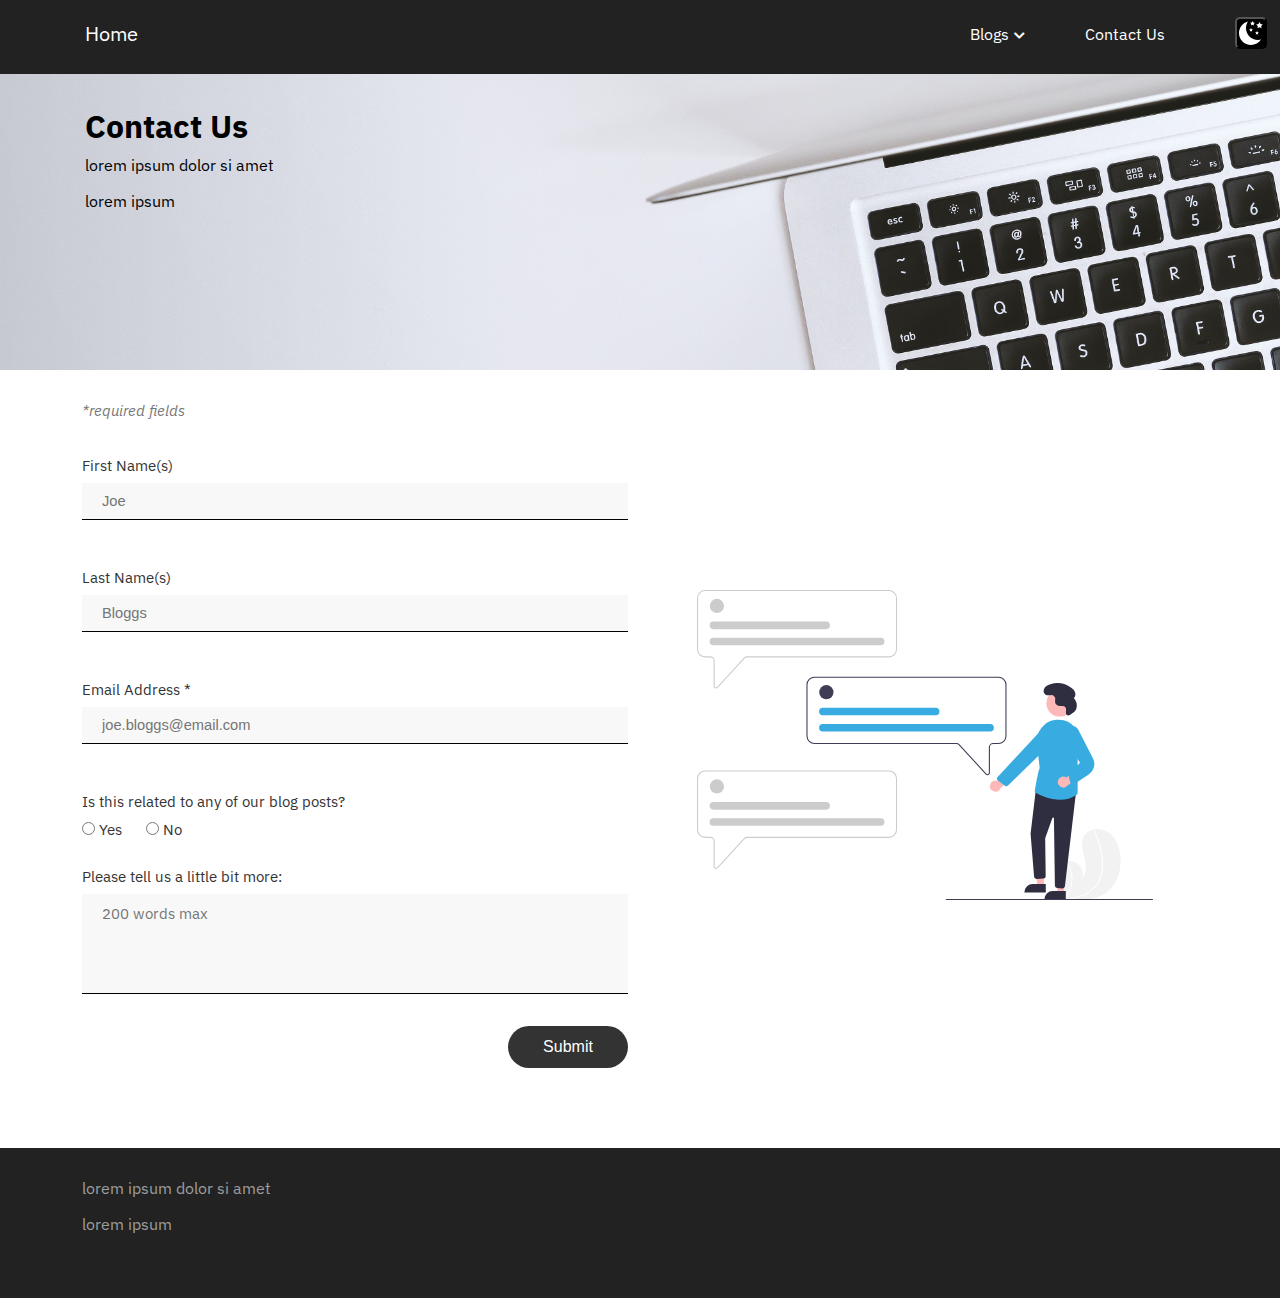
==== Uni Coding Module/pages/contact.html @ 65207c30 "Add files via upload" ====
<!DOCTYPE html>
<html lang="en">

<head>
  <meta charset="utf-8">
    <meta name="viewport" content="width=device-width, initial-scale=1">
  <title>Uni Assignment</title>
  <link rel="stylesheet" type="text/css" href= "styles.css"/>
  <link rel="preconnect" href="https://fonts.googleapis.com">
    <link rel="preconnect" href="https://fonts.gstatic.com" crossorigin>
    <link href="https://fonts.googleapis.com/css2?family=IBM+Plex+Sans:ital,wght@0,100;0,200;0,300;0,400;0,500;0,600;0,700;1,100;1,200;1,300;1,400;1,500;1,600;1,700&display=swap" rel="stylesheet">
  <link rel="stylesheet" href="https://cdnjs.cloudflare.com/ajax/libs/font-awesome/5.13.0/css/all.min.css">
  <link rel="stylesheet" type="text/css" href= "bootstrap-grid.css"/>
  <link rel="stylesheet" type="text/css" href= "bootstrap-grid.min.css"/>
</head>

<body>

  <nav id="navbar">
    <ul class="menu">
      <li class="logo"><a href="../Pages/index.html">Home</a></li>
      <li class="item has-submenu">
        <a tabindex="0">Blogs</a>
        <ul class="submenu">
          <li class="subitem"><a href="../Pages/scannable&snackable.html">Scannable & Snackable</a></li>
          <li class="subitem"><a href="#">Coming Soon 1</a></li>
          <li class="subitem"><a href="#">Coming Soon 2</a></li>
        </ul>
      </li>
      <li class="item"><a href="../Pages/contact.html">Contact Us</a></li>
      <li class="toggle"><a href="#"><i class="fas fa-bars"></i></a></li>
    </ul>
  </nav>

  <div class="container" id="navspacer">
  </div>

  <div id="hero">
    <div class="container" id="herocontent">
      <h1 class="herocopy">Contact Us</h1>
      <p class="herocopy">lorem ipsum dolor si amet</p>
      <p class="herocopy">lorem ipsum</p>
    </div>
  </div>

  <button id="dark-mode-toggle" class="dark-mode-toggle" aria-label="toggle dark mode">
  </button>

  <section>

    <div class="container">
      <div class="row">
        <div class="col">
          <p><em>*required fields</em></p>

          <form>

              <p>
                <label for="first-name">First Name(s)</label>
                <input id="first-name" type="text" placeholder=Joe />
              </p>

              <p>
                <label for="surname">Last Name(s)</label>
                <input id="surname" type="text" placeholder=Bloggs />
              </p>

              <p>
                <label for="email">Email Address *</label>
                <input id="email" type="text" placeholder="joe.bloggs@email.com" required>
              </p>

              <p style="padding-bottom: 8px; padding-top: 20px; font-size: 11pt; font-weight: 400; box-sizing: border-box; display: block; color: var(--body-text);">Is this related to any of our blog posts?</p>
                <input id="related_blog_yes" type="radio" name="related to a blog?" onclick="document.getElementById('demo').style.display='block'">
                <label for="related_blog_yes" style="display: inline; padding-right: 20px;" onclick="document.getElementById('demo').style.display='block'">Yes</label>
                <input id="related_blog_no" type="radio" name="related to a blog?" onclick="document.getElementById('demo').style.display='none'">
                <label for="related_blog_no" style="display: inline;" onclick="document.getElementById('demo').style.display='none'">No</label>


              <p id="demo" style="display:none">
                <label for="which_blog_post" style="display: block;">Which blog post?</label>
                <select id="which_blog_post">
                    <option value="default" disabled selected>Select a blog post</option>
                    <option>Scannable & Snackable</option>
                    <option>Coming Soon 1</option>
                    <option>Coming Soon 2</option>
                </select>
              </p>

              <p>
                <label for="content">Please tell us a little bit more:</label>
                <textarea id="content" maxlength="200" placeholder="200 words max"></textarea>
              </p>

              <input type="submit">

          </form>
        </div>
          <div class="col" id="contact_img">
        </div>
      </div>
    </div>

  </section>

  <div id="footer">
    <div class="container" id="footer_content">
      <p class="footer_content">lorem ipsum dolor si amet</p>
      <p class="footer_content">lorem ipsum</p>
    </div>
  </div>

  <script src="script.js"></script>
  <script src="darkmode.js"></script>

</body>



</html>
---- Uni Coding Module/pages/styles.css ----
* {
  box-sizing: border-box;
  padding: 0;
  margin: 0;}

body {
  font-family: 'IBM Plex Sans', sans-serif;
  margin-left: auto;
  margin-right: auto;
  margin-top: 0px;
  height: auto;
  background-color: var(--background);}

:root {
  --background: #FFFFFF;
  --dm-toggle: #FFFFFF;
  --body-text: #333333;
  --body-text-faint: #777777;
  --hero-text: #000000;
  --footer-text: #FFFFFF90;
  --nav-background: #222222;
  --button-color: #333333;
  --button-hover: #111111;
  --inverse-text: #FFFFFF;
  --box-shadow: #11111150;
  --card-background: #FFFFFF;
  --card-background-inactive: #EEEEEE;
  --section-heading-background: #EEEEEE;
  --blog-list-background: #EFEFEF60;}

.darkmode {
  --background: #222222;
  --dm-toggle: #FFBD33;
  --body-text: #FFFFFF;
  --body-text-faint: #FEFEFE80;
  --hero-text: #000000;
  --footer-text: #FFFFFF80;
  --nav-background: #000000;
  --button-color: #FFFFFF;
  --button-hover: #EEEEEE;
  --inverse-text: #333333;
  --box-shadow: #11111150;
  --card-background: #FFFFFF25;
  --card-background-inactive: #FFFFFF07;
  --section-heading-background: #EEEEEE20;
  --blog-list-background: #FFFFFF10;}

.dark-mode-toggle {
  position: absolute;
  z-index: 100;
  top: 1.3em;
  right: 1em;
  background-image: url(../img/dm_toggle.svg);
  background-repeat: no-repeat;
  background-color: var(--dm-toggle);
  background-position: center;
  color: var(--dm-toggle);
  cursor: pointer;
  width: 32px;
  height: 32px;
  border-radius: 5px;}

em {
  font-size: 11pt;
  color: var(--body-text-faint);}

h1 {
  font-family: 'IBM Plex Sans', sans-serif;
  color: var(--hero-text);
  padding-bottom: 8px;}

h2 {
  font-family: 'IBM Plex Sans', sans-serif;
  color: var(--body-text);
  font-weight: 300;
  padding-bottom: 16px;}

h3 {
  font-family: 'IBM Plex Sans', sans-serif;
  color: var(--body-text);
  font-weight: 400;
  padding-top: 16px;
  padding-bottom: 16px;}

p {
  color: var(--body-text);
  padding-bottom: 16px;}


#hero{
  background-image: url(../img/pexels-238118.jpg);
  background-size: cover;
  height: 300px;}

.herocopy {
  color: var(--hero-text);}

#footer {
  background-color: var(--nav-background);
  background-size: cover;
  margin-top: 80px;
  height: 150px;}

.footer_content {
  color: var(--footer-text);}

#blog-column-list {
  display: none;
  min-width: 190px;
  border-radius: 5px;}

#herocontent{
  padding-top: 35px;
  padding-left: 15px;
  padding-right: 15px;
  color: var(--hero-text);}

#contact_img{
  background-image: url(../img/undraw_personal_text_re_vqj3.svg);
  background-position: center top;
  background-size: clamp(10px, 80%, 1000px);
  background-repeat: no-repeat;
  margin-top: 190px;
  display: none;}

#contact_img_index{
  background-image: url(../img/undraw_personal_text_re_vqj3.svg);
  background-position: center top;
  background-size: clamp(10px, 80%, 1000px);
  background-repeat: no-repeat;
  margin-top: 0px;}

#section-heading {
  background-color: var(--section-heading-background);
  text-align: center;
  padding-top: 24px;
  margin-left: 15px;
  margin-right: 15px;
  padding-bottom: 10px;
  border-radius: 5px;
  margin-bottom: 12px;
  margin-top: 62px;
  height: auto;}

#section-heading-2 {
  background-color: var(--section-heading-background);
  text-align: center;
  padding-top: 24px;
  margin-left: 15px;
  margin-right: 15px;
  padding-bottom: 10px;
  border-radius: 5px;
  margin-bottom: 12px;
  margin-top: 62px;
  height: auto;}

#blog-card {
  margin-left: 15px;
  margin-right:15px;
  margin-bottom: 16px;
  background-color: var(--card-background);
  box-shadow: 0px 12px 40px var(--box-shadow);
  border-radius: 5px;
  height: clamp(150px, auto, 240px);}

.blog-card-inactive {
  min-width: 200px;
  margin-left: 15px;
  margin-right:15px;
  margin-bottom: 16px;
  background-color: var(--card-background-inactive);
  box-shadow: 0px 12px 40px var(--box-shadow);
  border-radius: 5px;
  height: auto;}

.author-image {
  border-radius: 50%;
  height: 30px;
  width: 30px;
  display: inline-block;
  margin-left: 8px;
  margin-top: 8px;}

.blog-card-author {
  font-weight: 300;
  font-size: 12pt;
  color: var(--body-text);
  margin-top: -20px;
  padding-left: 16px;
  display: inline-block;
  vertical-align: middle;}

.blog-text-bulk {
  text-align: center;}

.blog-card-title {
  font-weight: 200;
  font-size: 18pt;
  color: var(--body-text);
  padding-top: 12px;
  padding-left: 16px;
  padding-right: 16px;
  padding-bottom: 8px;
  display: block;}

.blog-card-copy {
  font-weight: 200;
  font-size: 12pt;
  display: -webkit-box;
  overflow: hidden;
  text-overflow: ellipsis;
  -webkit-line-clamp: 2;
  -webkit-box-orient: vertical;
  color: var(--body-text-faint);
  padding-left: 16px;
  padding-right: 16px;
  padding-bottom: 16px;
  margin-bottom: 8px;}

.blog-card-info {
  font-weight: 300;
  color: var(--body-text);
  font-size: 12pt;
  padding-left: 16px;
  padding-right: 16px;
  padding-bottom: 16px;}

.blog-link {
  background-color: var(--card-background-inactive);
  justify-content: left;
  margin-top: 10px;
  width: 100%;
  height: auto;
  padding-top: 8px;
  padding-bottom: 8px;
  padding-left: auto;
  padding-right: auto;
  border-radius: 5px;
  display: none;}

.blog-link-author {
  font-weight: 300;
  font-size: 10pt;
  color: var(--body-text);
  margin-top: -20px;
  padding-left: 16px;
  display: inline-block;
  vertical-align: middle;}

.blog-link-title {
  font-weight: 200;
  font-size: 16pt;
  width: 100%;
  color: var(--body-text);
  padding-top: 8px;
  padding-left: 16px;
  padding-right: 16px;
  padding-bottom: 8px;
  display: block;}

.blog-link-copy {
  font-weight: 200;
  font-size: 10pt;
  width: 100%;
  display: block;
  color: var(--body-text-faint);
  padding-left: 16px;
  padding-right: 16px;
  padding-bottom: 8px;
  margin-bottom: 4px;}

.link-author-image {
  border-radius: 50%;
  height: 30px;
  width: 30px;
  display: inline-block;
  margin-left: 8px;
  margin-top: 8px;}

section {
  height: auto;}

li a {
  text-decoration:none;
  color: white;}

.contact-button {
  display: block;
  align-content: center;
  width: 200px;
  height: 60px;
  padding: 12px;
  font-size: 16px;
  border-radius: 1000px;
  background-color: var(--button-color);
  color: var(--inverse-text);
  border: none;}
  .contact-button:hover {
    background-color: var(--button-hover);}

input[type=submit] {
  background-color: var(--button-color);
  color: var(--inverse-text);
  padding: 12px;
  width: clamp(10px, 100%, 120px);
  border-radius: 1000px;
  float: right;
  border: none;
  font-size: 16px;}
  input[type=submit]:hover{
    background-color: var(--button-hover);}

input[type=text] {
  font-size: 11pt;
  width: clamp(10px, 100%, 1000px);
  padding: 10px 20px;
  margin-top: 0px;
  margin-bottom: 12px;
  box-sizing: border-box;
  background-color: #F8F8F8;
  border: none;
  border-bottom: 1px solid black;
  resize: none;}
  input[type=text]:hover {
    background-color: #EEEEEE;}
  input[type=text]:focus {
    background-color: #F8F8F8;}

input[type=radio] {
  display: inline;
  margin-bottom: 12px;}

input[type=date] {
  width: 250px;
  font-size: 11pt;
  padding: 10px 20px;
  margin-bottom: 12px;
  box-sizing: content-box;
  background-color: #F8F8F8;
  font-family: 'IBM Plex Sans', sans-serif;
  border: none;
  border-bottom: 1px solid black;}

select {
  width: 250px;
  font-size: 11pt;
  font-family: 'IBM Plex Sans', sans-serif;
  padding: 10px 20px;
  margin-bottom: 12px;
  box-sizing: content-box;
  background-color: #F8F8F8;
  border: none;
  border-bottom: 1px solid black;}

textarea {
  font-family: 'IBM Plex Sans', sans-serif;
  font-size: 11pt;
  height: 100px;
  width: clamp(10px, 100%, 1000px);
  padding: 10px 20px;
  margin-top: 0px;
  margin-bottom: 12px;
  box-sizing: border-box;
  background-color: #F8F8F8;
  border: none;
  border-bottom: 1px solid black;
  resize: none;}
  textarea:hover {
    background-color: #EEEEEE;}
  textarea:focus {
    background-color: #F8F8F8;}

label {
  padding-bottom: 8px;
  padding-top: 20px;
  font-size: 11pt;
  font-weight: 400;
  box-sizing: border-box;
  display: block;
  color: var(--body-text);}

#navbar {
  background: var(--nav-background);
  padding: 0 15px;
  position: fixed;
  min-height: 70px;
  top: 0;
  width: 100%;
  transition: top 0.4s;
  z-index: 5;}

a {
  font-family: 'IBM Plex Sans', sans-serif;
  color: white;
  text-decoration: none;
  cursor: pointer;}
  li a:hover {
    text-decoration: underline;
    color: white;}

#navspacer {
  height: 70px;}

.menu,
.submenu {
  list-style-type: none;
  z-index: 5;}

.logo {
  font-family: 'IBM Plex Sans', sans-serif;
  font-size: 20px;
  padding: 10px 10px 7.5px 0;}

.item {
  padding-top: 14px;
  padding-left: 30px;
  padding-bottom: 0px;
  padding-right: 30px;}

.item.button {
  padding: 9px 5px;}

.item:not(.button) a:hover,
.item a:hover::after {
  color: #FFFFFF;}

/* Mobile menu */
.menu {
  display: flex;
  flex-wrap: wrap;
  justify-content: space-between;
  align-items: center;
  width: 540px;
  margin-left: auto;
  margin-right: auto;
}
.menu li a {
  display: block;
  margin-bottom: 0px;
  margin-top: 10px;
}
.menu li.subitem a {
  padding: 15px;
}
.toggle {
  order: 1;
  font-size: 20px;
  margin-right: 60px;
}
.item.button {
  order: 2;
}
.item {
  order: 3;
  width: 100%;
  text-align: center;
  display: none;
  padding-bottom: 30px;
}
.active .item {
  display: block;
}
.button.secondary {
  /* divider between buttons and menu links */
  border-bottom: 1px #444 solid;
}
/* Submenu up from mobile screens */
.submenu {
  display: none;
}
.submenu-active .submenu {
  display: block;
  padding-left: 50px;
  padding-right: 50px;
}
.has-submenu i {
  font-size: 12px;
}
.has-submenu > a::after {
  font-family: "Font Awesome 5 Free";
  font-size: 12px;
  line-height: 16px;
  font-weight: 900;
  content: "\f078";
  color: white;
  padding-left: 5px;
}
.subitem a {
  padding: 10px 15px;
}
.submenu-active {
  background-color: #222;
  border-radius: 3px;}

.container {
  padding-top: 30px;}

@media all and (max-width: 576px) {
  .menu {
    justify-content: center;
    width: 100%;
    margin-left: auto;
    margin-right: auto;}

  .logo {
    flex: 1;}

  .item.button {
    width: auto;
    order: 1;
    display: block;}

  .toggle {
    flex: 1;
    text-align: right;
    order: 2;}
}

/* Small Screens */
@media all and (min-width: 576px) {
  .menu {
    justify-content: center;
    width: 540px;
    margin-left: auto;
    margin-right: auto;
    padding-left: 15px;
    padding-right: 15px;}

  .logo {
    flex: 1;}

  .item.button {
    width: auto;
    order: 1;
    display: block;}

  .toggle {
    flex: 1;
    text-align: right;
    order: 2;}
}

/* Medium Screens */
@media all and (min-width: 768px) {
  .menu {
    justify-content: center;
    width: 720px;
    margin-left: auto;
    margin-right: auto;
    padding-left: 15px;
    padding-right: 15px;}

  .logo {
    flex: 1;}

  .item.button {
    width: auto;
    order: 1;
    display: block;}

  .toggle {
    flex: 1;
    text-align: right;
    order: 2;}

  .blog-card-copy {
    font-weight: 200;
    font-size: 12pt;
    display: -webkit-box;
    overflow: hidden;
    text-overflow: ellipsis;
    -webkit-line-clamp: 3;
    -webkit-box-orient: vertical;
    color: var(--body-text-faint);
    padding-left: 16px;
    padding-right: 16px;
    padding-bottom: 16px;
    margin-bottom: 8px;}

  #contact_img_index{
    background-image: url(../img/undraw_personal_text_re_vqj3.svg);
    background-position: center top;
    background-size: clamp(10px, 60%, 1000px);
    background-repeat: no-repeat;
    margin-top: 0px;}

  /* Button up from tablet screen */
  .menu li.button a {
    padding: 10px 15px;
    margin: 5px 0;}

  .button a {
    background: #0080ff;
    border: 1px royalblue solid;}

  .button.secondary {
    border: 0;}

  .button.secondary a {
    background: transparent;
    border: 1px #0080ff solid;}

  .button a:hover {
    text-decoration: none;}

  .button:not(.secondary) a:hover {
    background: royalblue;
    border-color: darkblue;}
}

/* Large Screens */
@media all and (min-width: 992px) {
  .menu {
    align-items: flex-start;
    flex-wrap: nowrap;
    background: none;
    width: 960px;
    margin-left: auto;
    margin-right: auto;
    padding-left: 15px;
    padding-right: 15px;}

  .logo {
    order: 0;}

  .item {
    order: 1;
    position: relative;
    display: block;
    width: auto;}

  .button {
    order: 2;}

  .submenu-active .submenu {
    display: block;
    position: absolute;
    width: 300px;
    left: -90px;
    top: 75px;
    background: #111;
    z-index: 3}

  .toggle {
    display: none;}

  .submenu-active {
    border-radius: 0;}

  .blog-card-copy {
    font-weight: 200;
    font-size: 12pt;
    display: -webkit-box;
    overflow: hidden;
    text-overflow: ellipsis;
    -webkit-line-clamp: 4;
    -webkit-box-orient: vertical;
    color: var(--body-text-faint);
    padding-left: 16px;
    padding-right: 16px;
    padding-bottom: 16px;
    margin-bottom: 8px;}

  #contact_img{
    background-image: url(../img/undraw_personal_text_re_vqj3.svg);
    background-position: center top;
    background-size: clamp(10px, 80%, 1000px);
    background-repeat: no-repeat;
    margin-top: 190px;
    display: block;}

  #contact_img_index{
    background-image: url(../img/undraw_personal_text_re_vqj3.svg);
    background-position: center top;
    background-size: clamp(10px, 40%, 1000px);
    background-repeat: no-repeat;
    margin-top: 0px;}

  #blog-column-list {
    display: block;
    background-color: var(--blog-list-background);
    border-radius: 5px;}

  .blog-link {
    background-color: var(--card-background-inactive);
    justify-content: left;
    margin-top: 10px;
    width: 100%;
    height: auto;
    padding-top: 8px;
    padding-bottom: 8px;
    padding-left: auto;
    padding-right: auto;
    border-radius: 5px;
    display: block;}

  .blog-text-bulk {
    align-content: left;
    text-align: left;}
}

/* XL Screens */

@media all and (min-width: 1200px) {
  .menu {
    align-items: flex-start;
    flex-wrap: nowrap;
    background: none;
    width: 1140px;
    margin-left: auto;
    margin-right: auto;
    padding-left: 15px;
    padding-right: 15px;}
}

/* XXL Screens */

@media all and (min-width: 1400px) {
  .menu {
    align-items: flex-start;
    flex-wrap: nowrap;
    background: none;
    width: 1320px;
    margin-left: auto;
    margin-right: auto;
    padding-left: 15px;
    padding-right: 15px;}

  .blog-card-copy {
    font-weight: 200;
    font-size: 12pt;
    display: -webkit-box;
    overflow: hidden;
    text-overflow: ellipsis;
    -webkit-line-clamp: 6;
    -webkit-box-orient: vertical;
    color: var(--body-text-faint);
    padding-left: 16px;
    padding-right: 16px;
    padding-bottom: 16px;
    margin-bottom: 8px;}
}

@media only screen and (max-width: 992px) {
  .col-9 {
    width: 100% !important;}
}
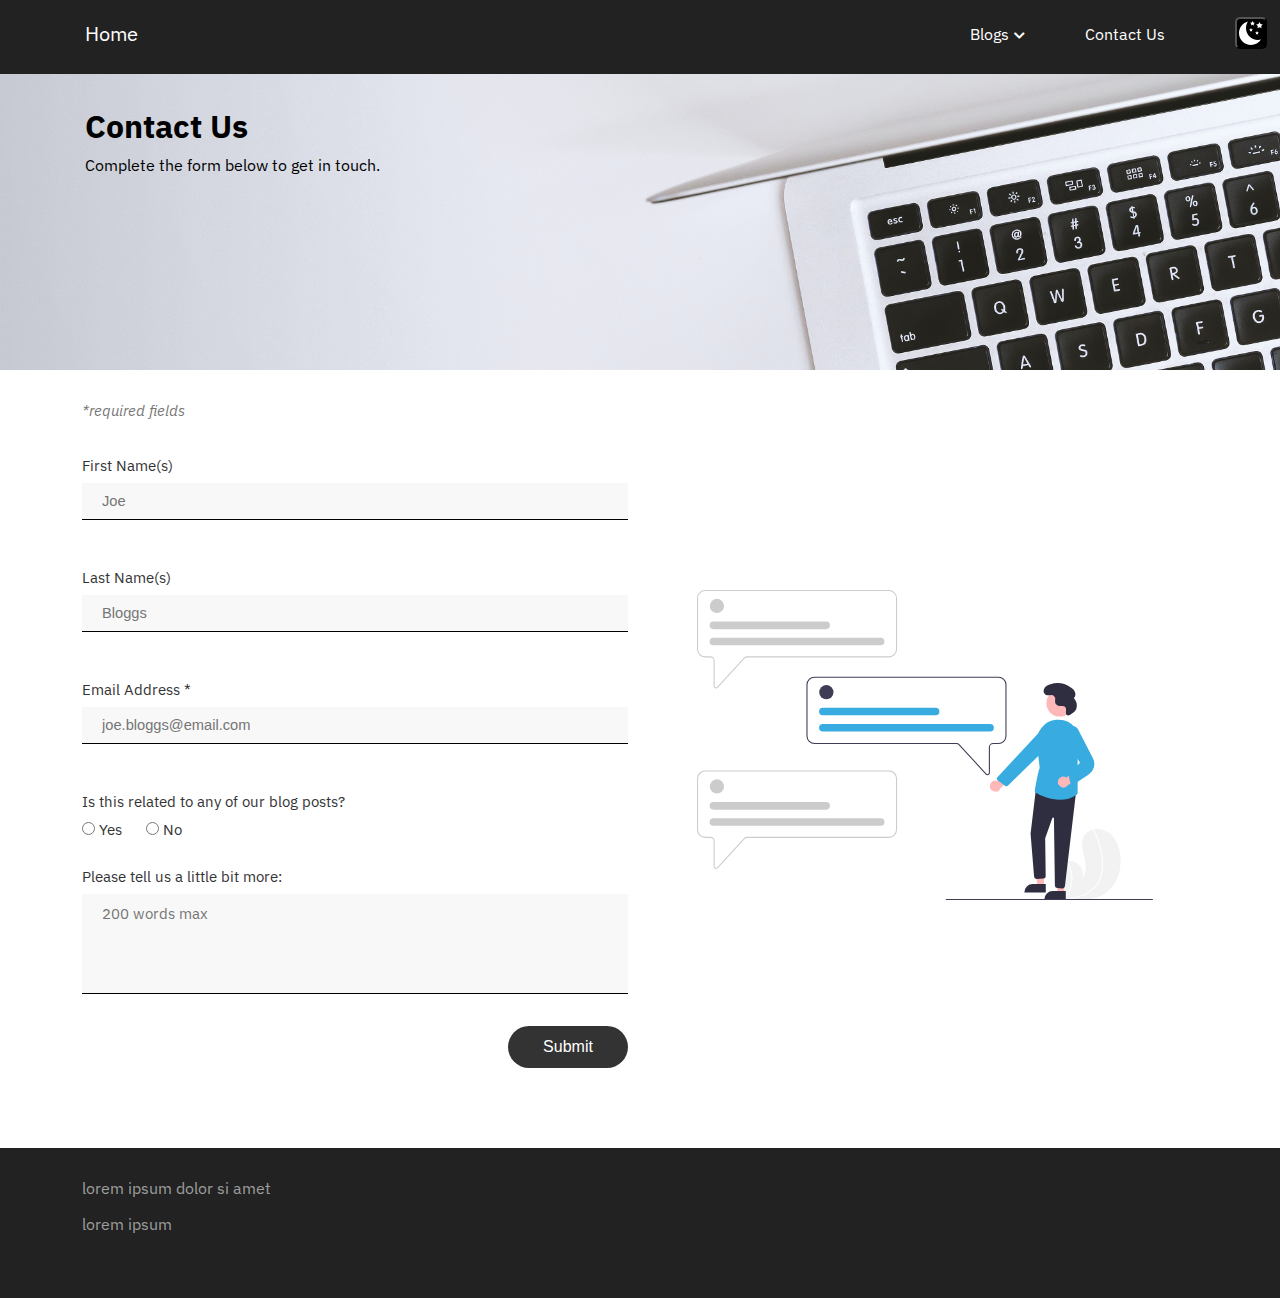
==== commit c17873a3: "Update contact.html" ====
--- a/Uni Coding Module/pages/contact.html
+++ b/Uni Coding Module/pages/contact.html
@@ -4,14 +4,15 @@
 <head>
   <meta charset="utf-8">
     <meta name="viewport" content="width=device-width, initial-scale=1">
-  <title>Uni Assignment</title>
-  <link rel="stylesheet" type="text/css" href= "styles.css"/>
+  <title>UX and Content Design</title>
+  <link rel="stylesheet" type="text/css" href= "../pages/styles.css"/>
+  <link rel="icon" type="image/x-icon" href="../img/Favicon.png">
   <link rel="preconnect" href="https://fonts.googleapis.com">
     <link rel="preconnect" href="https://fonts.gstatic.com" crossorigin>
     <link href="https://fonts.googleapis.com/css2?family=IBM+Plex+Sans:ital,wght@0,100;0,200;0,300;0,400;0,500;0,600;0,700;1,100;1,200;1,300;1,400;1,500;1,600;1,700&display=swap" rel="stylesheet">
   <link rel="stylesheet" href="https://cdnjs.cloudflare.com/ajax/libs/font-awesome/5.13.0/css/all.min.css">
-  <link rel="stylesheet" type="text/css" href= "bootstrap-grid.css"/>
-  <link rel="stylesheet" type="text/css" href= "bootstrap-grid.min.css"/>
+  <link rel="stylesheet" type="text/css" href= "../pages/bootstrap-grid.css"/>
+  <link rel="stylesheet" type="text/css" href= "../pages/bootstrap-grid.min.css"/>
 </head>
 
 <body>
@@ -38,8 +39,7 @@
   <div id="hero">
     <div class="container" id="herocontent">
       <h1 class="herocopy">Contact Us</h1>
-      <p class="herocopy">lorem ipsum dolor si amet</p>
-      <p class="herocopy">lorem ipsum</p>
+      <p class="herocopy">Complete the form below to get in touch.</p>
     </div>
   </div>
 
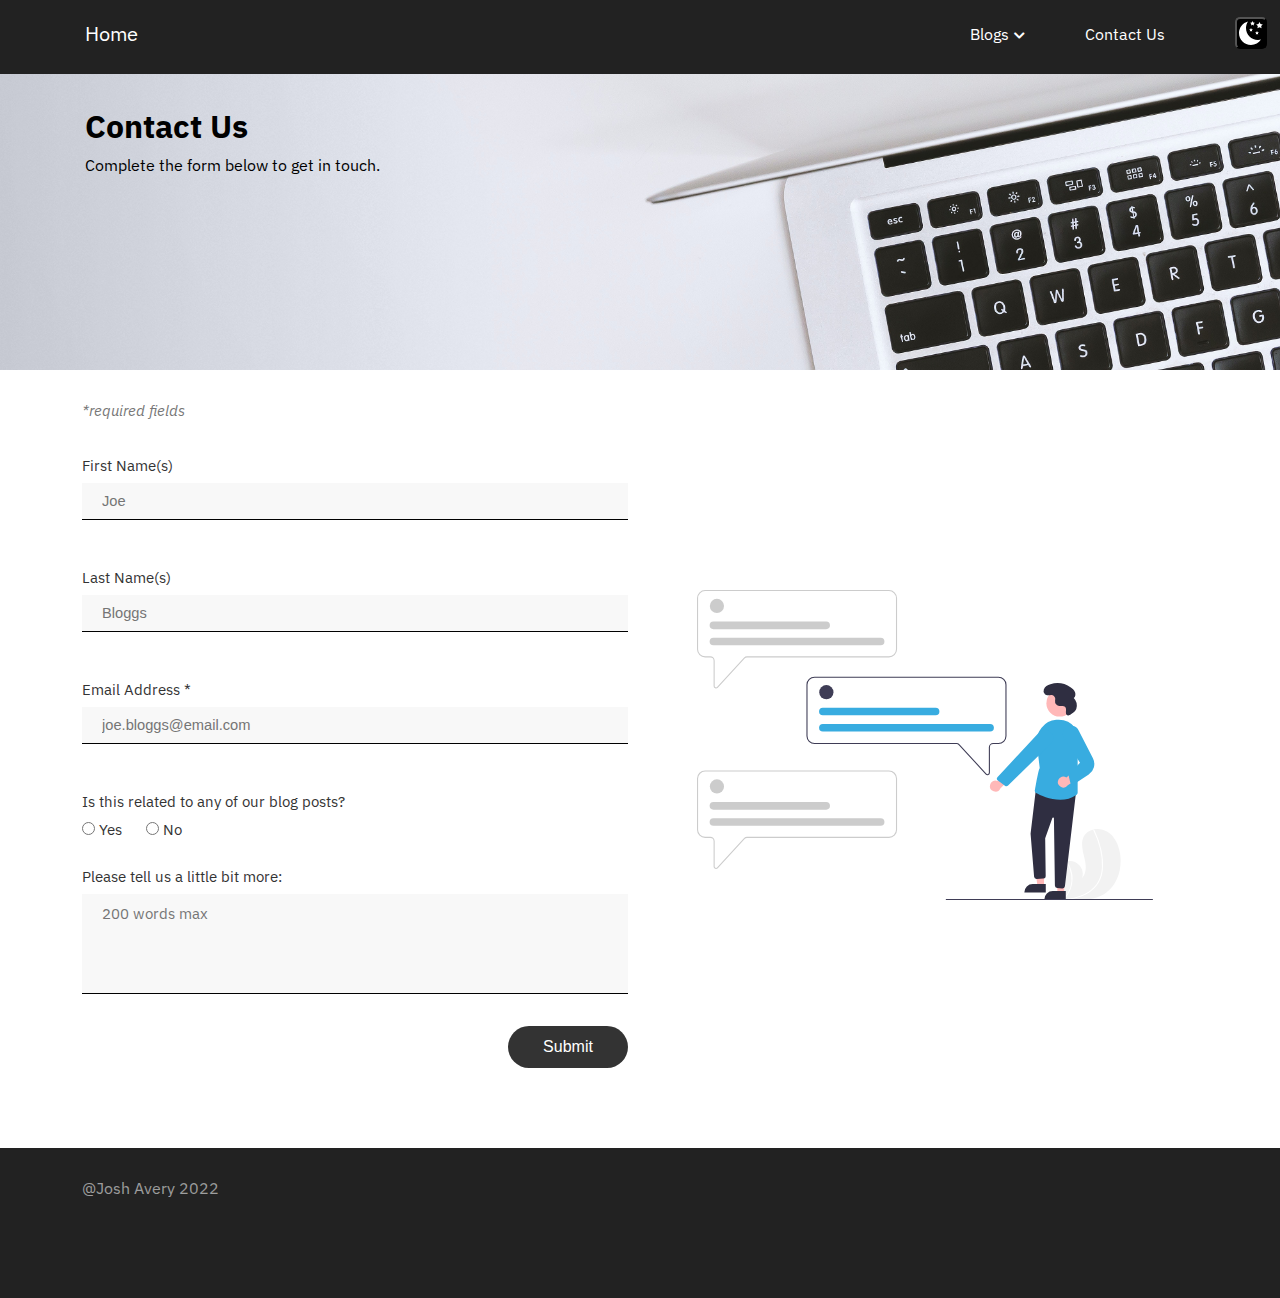
==== commit f44571c3: "Update contact.html" ====
--- a/Uni Coding Module/pages/contact.html
+++ b/Uni Coding Module/pages/contact.html
@@ -105,8 +105,7 @@
 
   <div id="footer">
     <div class="container" id="footer_content">
-      <p class="footer_content">lorem ipsum dolor si amet</p>
-      <p class="footer_content">lorem ipsum</p>
+      <p class="footer_content">@Josh Avery 2022</p>
     </div>
   </div>
 
--- a/Uni Coding Module/pages/styles.css
+++ b/Uni Coding Module/pages/styles.css
@@ -161,7 +161,7 @@
   background-color: var(--card-background);
   box-shadow: 0px 12px 40px var(--box-shadow);
   border-radius: 5px;
-  height: clamp(150px, auto, 240px);}
+  height: 280px;}
 
 .blog-card-inactive {
   min-width: 200px;
@@ -171,7 +171,7 @@
   background-color: var(--card-background-inactive);
   box-shadow: 0px 12px 40px var(--box-shadow);
   border-radius: 5px;
-  height: auto;}
+  height: 280px;}
 
 .author-image {
   border-radius: 50%;
@@ -233,8 +233,6 @@
   height: auto;
   padding-top: 8px;
   padding-bottom: 8px;
-  padding-left: auto;
-  padding-right: auto;
   border-radius: 5px;
   display: none;}
 
@@ -281,16 +279,17 @@
   height: auto;}
 
 li a {
-  text-decoration:none;
+  text-decoration: none;
   color: white;}
 
 .contact-button {
   display: block;
   align-content: center;
-  width: 200px;
-  height: 60px;
+  text-align: center;
+  width: 180px;
+  height: 50px;
   padding: 12px;
-  font-size: 16px;
+  font-size: 18px;
   border-radius: 1000px;
   background-color: var(--button-color);
   color: var(--inverse-text);
@@ -689,13 +688,10 @@
     height: auto;
     padding-top: 8px;
     padding-bottom: 8px;
-    padding-left: auto;
-    padding-right: auto;
     border-radius: 5px;
     display: block;}
 
   .blog-text-bulk {
-    align-content: left;
     text-align: left;}
 }
 
